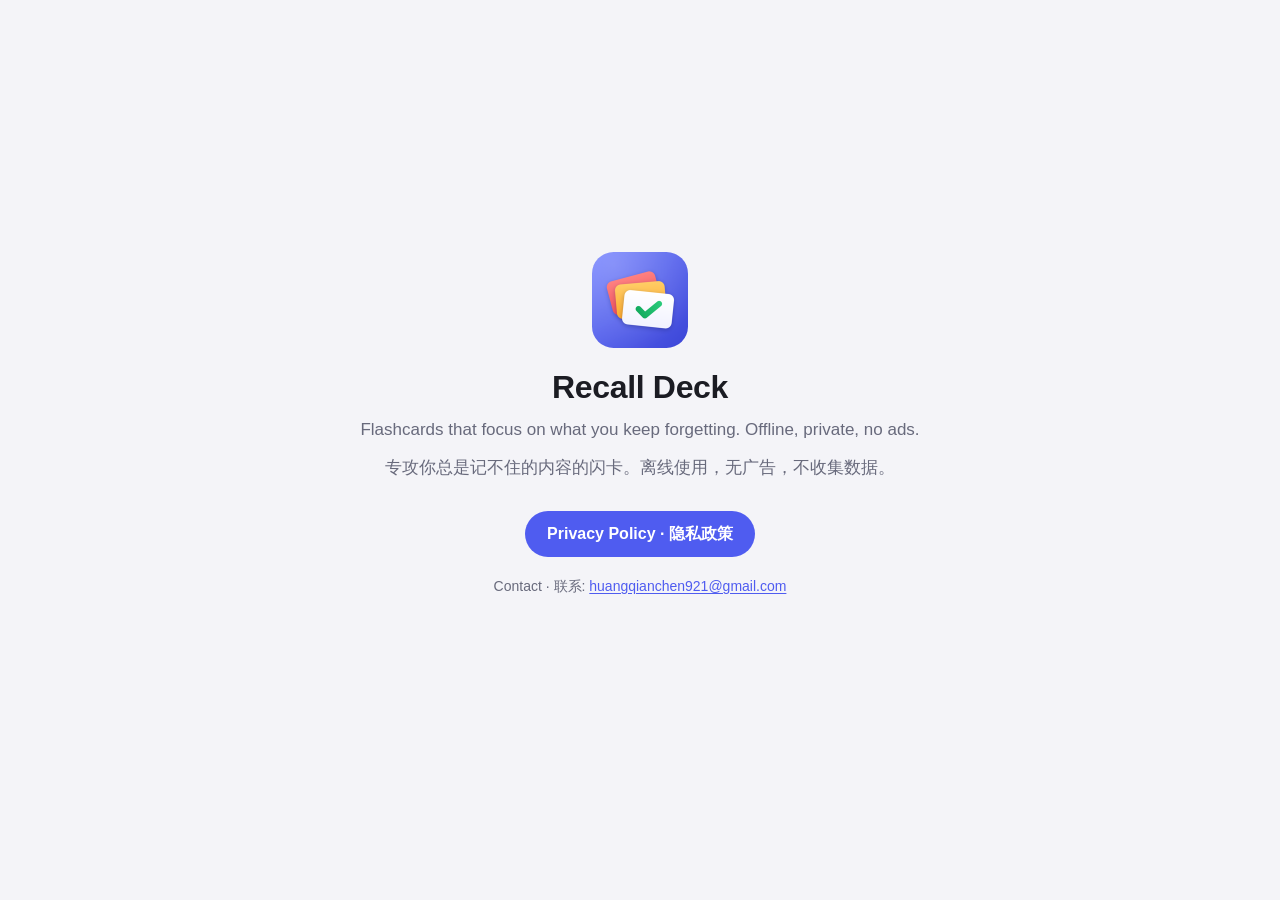
==== index.html @ 1d6e71d0 "Recall Deck website with the privacy policy The privacy page is generated from PRIVACY.md in the app" ====
<!doctype html>
<html lang="en">
<head>
<meta charset="utf-8">
<meta name="viewport" content="width=device-width, initial-scale=1">
<title>Recall Deck</title>
<meta name="description" content="Flashcards that focus on what you keep forgetting. Offline, private, no ads.">
<link rel="icon" href="icon.png">
<link rel="stylesheet" href="style.css">
</head>
<body>
<div class="wrap home">
<main>
<img class="icon" src="icon.png" alt="" width="96" height="96">
<h1>Recall Deck</h1>
<p class="tagline">Flashcards that focus on what you keep forgetting. Offline, private, no ads.</p>
<p class="tagline" lang="zh-Hans">专攻你总是记不住的内容的闪卡。离线使用，无广告，不收集数据。</p>
<nav class="links">
<a class="button" href="privacy/">Privacy Policy · <span lang="zh-Hans">隐私政策</span></a>
</nav>
<p class="contact">Contact · <span lang="zh-Hans">联系</span>: <a href="mailto:huangqianchen921@gmail.com">huangqianchen921@gmail.com</a></p>
</main>
</div>
</body>
</html>
---- style.css ----
/* Colours follow the app's theme (lib/ui/theme.dart). */
:root {
  color-scheme: light;
  --bg: #f4f4f8;
  --surface: #ffffff;
  --text: #1b1c23;
  --muted: #686a7c;
  --border: #e4e4ec;
  --link: #4f5cf0;
  --button: #4f5cf0;
  --on-button: #ffffff;
}

@media (prefers-color-scheme: dark) {
  :root {
    color-scheme: dark;
    --bg: #15161c;
    --surface: #1b1c23;
    --text: #ececf1;
    --muted: #9c9eb1;
    --border: #2b2c37;
    --link: #8a94ff;
    --button: #5865f2;
    --on-button: #ffffff;
  }
}

* {
  box-sizing: border-box;
}

html {
  -webkit-text-size-adjust: 100%;
  text-size-adjust: 100%;
}

body {
  margin: 0;
  background: var(--bg);
  color: var(--text);
  font: 16px/1.65 -apple-system, BlinkMacSystemFont, "Segoe UI", Roboto, "Helvetica Neue", Arial,
    "PingFang SC", "Hiragino Sans GB", "Microsoft YaHei", "Noto Sans CJK SC", "Noto Sans SC", sans-serif;
}

a {
  color: var(--link);
  text-underline-offset: 2px;
}

.wrap {
  max-width: 720px;
  margin: 0 auto;
  padding: 28px 16px 64px;
}

.brand {
  display: inline-flex;
  align-items: center;
  gap: 12px;
  color: inherit;
  font-size: 18px;
  font-weight: 600;
  text-decoration: none;
}

.icon {
  display: block;
  width: 40px;
  height: 40px;
  border-radius: 22.5%;
}

h1 {
  margin: 36px 0 0;
  font-size: 32px;
  line-height: 1.2;
  letter-spacing: -0.01em;
}

h1 .alt {
  display: block;
  margin-top: 6px;
  color: var(--muted);
  font-size: 20px;
  font-weight: 500;
  letter-spacing: 0;
}

.meta {
  margin: 12px 0 0;
  color: var(--muted);
  font-size: 14px;
}

.langs {
  display: flex;
  flex-wrap: wrap;
  gap: 8px;
  margin: 20px 0 24px;
}

.langs a {
  padding: 6px 16px;
  border: 1px solid var(--border);
  border-radius: 999px;
  background: var(--surface);
  color: inherit;
  font-size: 14px;
  text-decoration: none;
}

.langs a:hover {
  border-color: var(--link);
  color: var(--link);
}

section {
  margin: 0 0 20px;
  padding: 4px 24px 12px;
  border: 1px solid var(--border);
  border-radius: 16px;
  background: var(--surface);
  scroll-margin-top: 16px;
}

section[lang^="zh"] {
  line-height: 1.8;
}

h2 {
  margin: 20px 0 8px;
  font-size: 20px;
}

p {
  margin: 0 0 14px;
}

.lead {
  font-size: 17px;
  font-weight: 600;
}

.contact {
  color: var(--muted);
}

ul {
  margin: 0 0 14px;
  padding-left: 1.25em;
}

li {
  margin: 0 0 12px;
}

li::marker {
  color: var(--link);
}

/* Home page */

.home {
  display: flex;
  min-height: 100vh;
  align-items: center;
  justify-content: center;
  text-align: center;
}

.home .icon {
  width: 96px;
  height: 96px;
  margin: 0 auto 20px;
}

.home h1 {
  margin: 0;
}

.tagline {
  margin: 10px 0 0;
  color: var(--muted);
  font-size: 17px;
}

.links {
  display: flex;
  flex-wrap: wrap;
  justify-content: center;
  gap: 10px;
  margin-top: 28px;
}

.button {
  padding: 10px 22px;
  border-radius: 999px;
  background: var(--button);
  color: var(--on-button);
  font-weight: 600;
  text-decoration: none;
}

.home .contact {
  margin-top: 18px;
  font-size: 14px;
}

@media (max-width: 480px) {
  h1 {
    font-size: 28px;
  }

  section {
    padding: 2px 16px 8px;
    border-radius: 14px;
  }
}
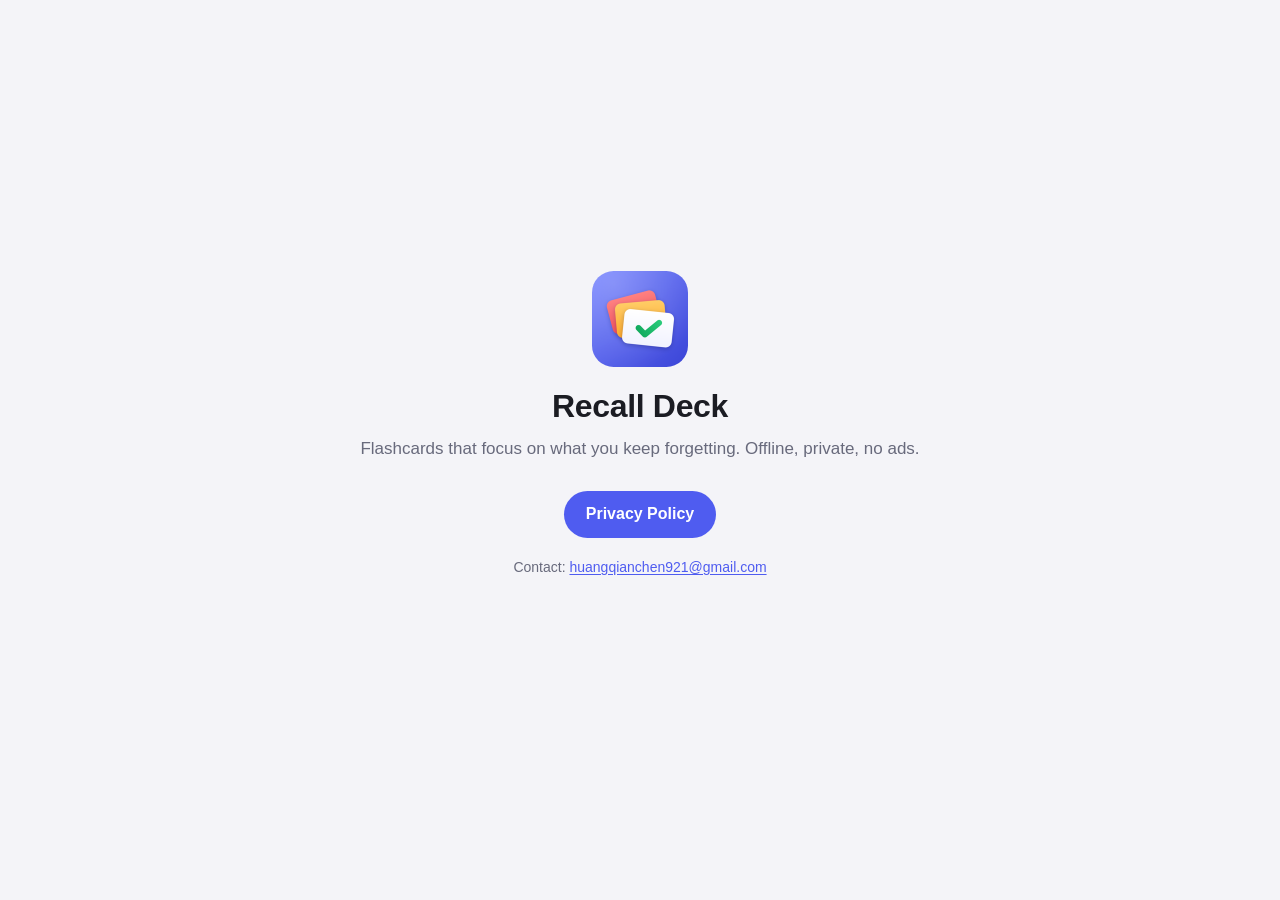
==== commit f151a665: "English-only privacy policy and home page Co-Authored-By: Claude Opus 5.5 <noreply@anthropic.com>" ====
--- a/index.html
+++ b/index.html
@@ -14,11 +14,10 @@
 <img class="icon" src="icon.png" alt="" width="96" height="96">
 <h1>Recall Deck</h1>
 <p class="tagline">Flashcards that focus on what you keep forgetting. Offline, private, no ads.</p>
-<p class="tagline" lang="zh-Hans">专攻你总是记不住的内容的闪卡。离线使用，无广告，不收集数据。</p>
 <nav class="links">
-<a class="button" href="privacy/">Privacy Policy · <span lang="zh-Hans">隐私政策</span></a>
+<a class="button" href="privacy/">Privacy Policy</a>
 </nav>
-<p class="contact">Contact · <span lang="zh-Hans">联系</span>: <a href="mailto:huangqianchen921@gmail.com">huangqianchen921@gmail.com</a></p>
+<p class="contact">Contact: <a href="mailto:huangqianchen921@gmail.com">huangqianchen921@gmail.com</a></p>
 </main>
 </div>
 </body>
--- a/style.css
+++ b/style.css
@@ -38,8 +38,7 @@
   margin: 0;
   background: var(--bg);
   color: var(--text);
-  font: 16px/1.65 -apple-system, BlinkMacSystemFont, "Segoe UI", Roboto, "Helvetica Neue", Arial,
-    "PingFang SC", "Hiragino Sans GB", "Microsoft YaHei", "Noto Sans CJK SC", "Noto Sans SC", sans-serif;
+  font: 16px/1.65 -apple-system, BlinkMacSystemFont, "Segoe UI", Roboto, "Helvetica Neue", Arial, sans-serif;
 }
 
 a {
@@ -77,59 +76,17 @@
   letter-spacing: -0.01em;
 }
 
-h1 .alt {
-  display: block;
-  margin-top: 6px;
-  color: var(--muted);
-  font-size: 20px;
-  font-weight: 500;
-  letter-spacing: 0;
-}
-
 .meta {
-  margin: 12px 0 0;
+  margin: 12px 0 24px;
   color: var(--muted);
   font-size: 14px;
 }
 
-.langs {
-  display: flex;
-  flex-wrap: wrap;
-  gap: 8px;
-  margin: 20px 0 24px;
-}
-
-.langs a {
-  padding: 6px 16px;
-  border: 1px solid var(--border);
-  border-radius: 999px;
-  background: var(--surface);
-  color: inherit;
-  font-size: 14px;
-  text-decoration: none;
-}
-
-.langs a:hover {
-  border-color: var(--link);
-  color: var(--link);
-}
-
 section {
-  margin: 0 0 20px;
-  padding: 4px 24px 12px;
+  padding: 22px 24px 8px;
   border: 1px solid var(--border);
   border-radius: 16px;
   background: var(--surface);
-  scroll-margin-top: 16px;
-}
-
-section[lang^="zh"] {
-  line-height: 1.8;
-}
-
-h2 {
-  margin: 20px 0 8px;
-  font-size: 20px;
 }
 
 p {
@@ -212,7 +169,7 @@
   }
 
   section {
-    padding: 2px 16px 8px;
+    padding: 18px 16px 4px;
     border-radius: 14px;
   }
 }
